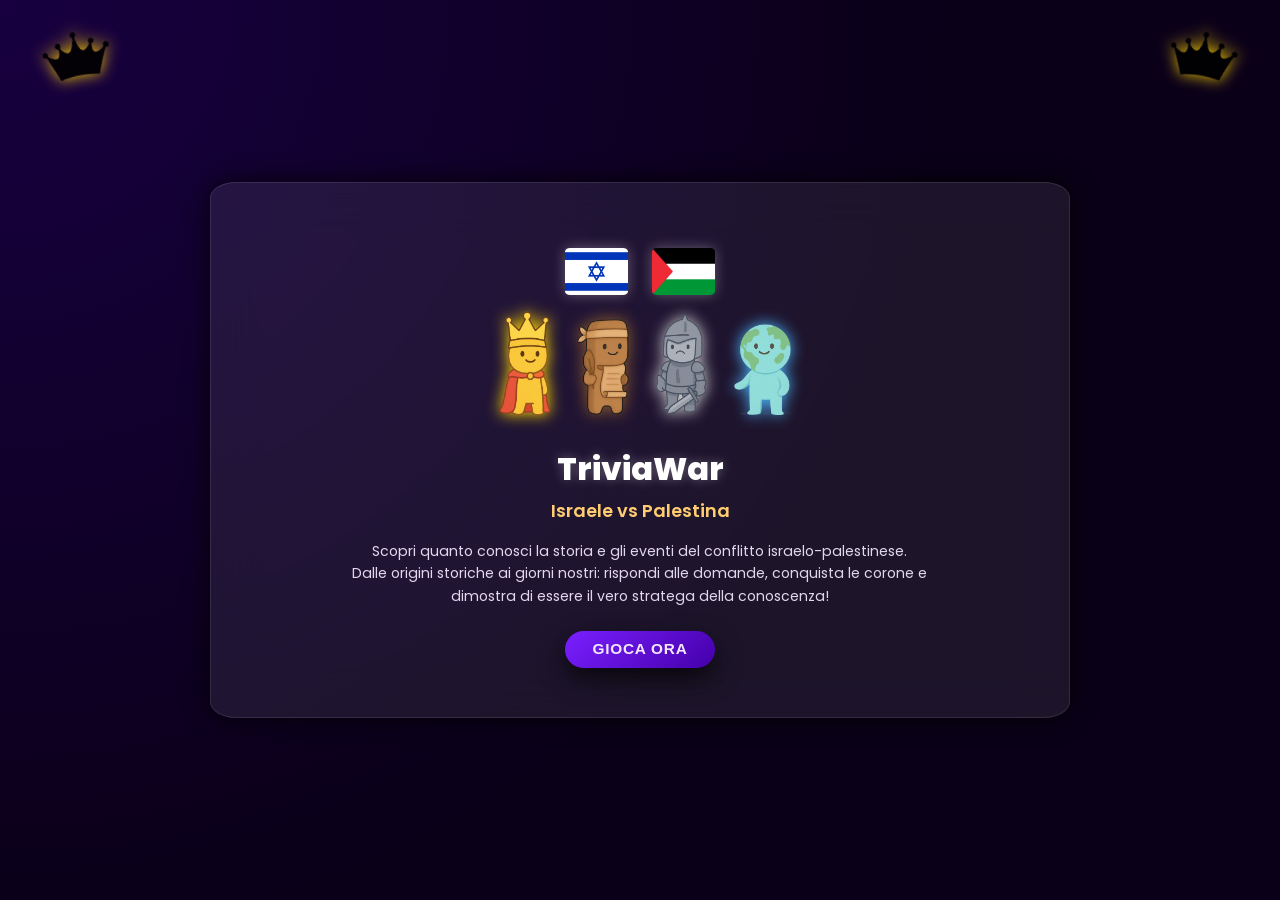
==== index.html @ d703b86d "Update index.html" ====
<!DOCTYPE html>
<html lang="it">
<head>
  <meta charset="utf-8">
  <meta name="viewport" content="width=device-width,initial-scale=1">
  <title>TriviaWar: Israele vs Palestina</title>
  <link href="https://fonts.googleapis.com/css2?family=Poppins:wght@400;600;800&display=swap" rel="stylesheet">
  <link rel="stylesheet" href="Css/HomePage.css">
</head>
<body>

  <img src="Img/Corona.png" alt="Corona sinistra" class="decor left">
  <img src="Img/Corona.png" alt="Corona destra" class="decor right">

  <div class="home-card">

    <div class="flags">
      <img src="Img/Israele.png" alt="Bandiera Israele">
      <img src="Img/Palestina.png" alt="Bandiera Palestina">
    </div>

    <div class="character-row">
      <div class="character re"><img src="Img/Re.png" alt="Re"></div>
      <div class="character storia"><img src="Img/Storia.png" alt="Storia"></div>
      <div class="character guerra"><img src="Img/Guerra.png" alt="Guerra"></div>
      <div class="character geografia"><img src="Img/Geografia.png" alt="Geografia"></div>
    </div>

    <div class="home-title">TriviaWar</div>
    <div class="home-subtitle">Israele vs Palestina</div>

    <div class="home-description">
      Scopri quanto conosci la storia e gli eventi del conflitto israelo-palestinese.<br>
      Dalle origini storiche ai giorni nostri: rispondi alle domande, conquista le corone  
      e dimostra di essere il vero stratega della conoscenza!
    </div>

    <button class="start-btn" onclick="startGame()">GIOCA ORA</button>
  </div>



  <script src="JavaScript/HomePage.js"></script>

    
</body>
</html>
---- Css/HomePage.css ----
:root {
  --accent: #f3e8ff;
  --bg-gradient: radial-gradient(circle at top left, #180040, #0a0018 60%);
  --btn-gradient: linear-gradient(135deg, #7a1fff, #4400aa);
  --card-bg: rgba(255, 255, 255, 0.08);
}

* {
  box-sizing: border-box;
  margin: 0;
  padding: 0;
}

body {
  font-family: 'Poppins', system-ui, sans-serif;
  background: var(--bg-gradient);
  color: var(--accent);
  display: flex;
  justify-content: center;
  align-items: center;
  min-height: 100vh;
  overflow-x: hidden;
  padding: 2%;
}

/* --- CARD PRINCIPALE --- */
.home-card {
  background: var(--card-bg);
  backdrop-filter: blur(25px);
  border-radius: 3%;
  box-shadow: 0 0 2vw rgba(0, 0, 0, 0.8);
  width: 70%;
  padding: 4% 3%;
  display: flex;
  flex-direction: column;
  align-items: center;
  text-align: center;
  border: 0.15vw solid rgba(255, 255, 255, 0.1);
  animation: fadeIn 0.8s ease forwards;
  position: relative;
}

@keyframes fadeIn {
  from { opacity: 0; transform: translateY(2%); }
  to { opacity: 1; transform: translateY(0); }
}

/* --- CORONE DECORATIVE --- */
.decor {
  position: fixed; /* fissate rispetto alla finestra */
  width: 6%;
  top: 3%;
  filter: drop-shadow(0 0 0.6vw gold);
  opacity: 0.9;
  transition: transform 0.3s ease;
  z-index: 10; /* sopra tutti gli elementi */
}

.decor.left { left: 3%; transform: rotate(-10deg); }
.decor.right { right: 3%; transform: rotate(10deg); }

.decor:hover { transform: scale(1.08); }

/* --- BANDIERE --- */
.flags {
  display: flex;
  justify-content: center;
  align-items: center;
  gap: 3%;
  margin-bottom: 2%;
  margin-top: 2%;
}

.flags img {
  width: 8%;
  aspect-ratio: 4/3;
  border-radius: 8%;
  box-shadow: 0 0 1vw rgba(255,255,255,0.3);
  transition: transform 0.3s ease;
}

.flags img:hover { transform: scale(1.1); }

/* --- PERSONAGGI --- */
.character-row {
  display: flex;
  justify-content: center;
  align-items: flex-end;
  flex-wrap: wrap;
  gap: 4%;
  width: 100%;
  margin-bottom: 3%;
}

.character {
  width: 6%;
  transition: transform 0.3s ease, filter 0.3s ease;
}

.character:hover { transform: scale(1.1); filter: brightness(1.15); }

.character img {
  width: 100%;
  height: auto;
  object-fit: contain;
  background: transparent;
  border: none;
}

/* --- EFFETTI LUCE PERSONAGGI (più delicati) --- */
.re img {
  filter: drop-shadow(0 0 0.6vw gold);
  width: 110%;
}

.storia img {
  filter: drop-shadow(0 0 0.6vw #8b5a2b);
  width: 110%;
}

.guerra img {
  filter: drop-shadow(0 0 0.6vw #cccccc);
    width: 110%;
}

.geografia img {
  filter: drop-shadow(0 0 0.6vw #4db8ff);
    width: 120%;
}

/* --- TESTO --- */
.home-title {
  font-size: 2.5vw;
  font-weight: 800;
  color: #fff;
  text-shadow: 0 0 0.8vw rgba(255,255,255,0.3);
  margin-bottom: 0.5%;
}

.home-subtitle {
  font-size: 1.4vw;
  color: #ffcc70;
  margin-bottom: 2%;
  font-weight: 600;
}

.home-description {
  font-size: 1.1vw;
  color: rgba(243,232,255,0.92);
  max-width: 75%;
  line-height: 1.6;
  margin-bottom: 3%;
}

/* --- BOTTONE --- */
.start-btn {
  background: var(--btn-gradient);
  color: var(--accent);
  border: none;
  padding: 1.2% 3.5%;
  border-radius: 5vw;
  font-weight: 700;
  cursor: pointer;
  font-size: 1.2vw;
  letter-spacing: 0.05em;
  transition: all 0.3s ease;
  box-shadow: 0 0.8vw 2vw rgba(0, 0, 0, 0.7);
}

.start-btn:hover {
  transform: scale(1.08) translateY(-0.3vw);
  background: linear-gradient(135deg, #a64dff, #5a00b8);
  box-shadow: 0 1vw 3vw rgba(0, 0, 0, 0.9);
}

/* --- RESPONSIVE --- */
@media (max-width: 1024px) {
  .home-card { width: 85%; }
  .character { width: 9%; }
  .flags img { width: 10%; }
  .decor { width: 8%; top: 2%; }
  .home-title { font-size: 4vw; }
  .home-subtitle { font-size: 2.5vw; }
  .home-description { font-size: 1.8vw; }
  .start-btn { font-size: 2vw; padding: 2% 6%; }
}

@media (max-width: 768px) {
  .home-card { width: 90%; padding: 6%; }
  .character { width: 12%; }
  .flags img { width: 14%; }
  .decor { width: 10%; top: 2%; position: fixed; }
  .home-title { font-size: 5vw; }
  .home-subtitle { font-size: 3vw; }
  .home-description { font-size: 2.5vw; max-width: 90%; }
  .start-btn { font-size: 3vw; padding: 3% 8%; }
}

@media (max-width: 480px) {
  .home-card { width: 95%; padding: 8%; }
  .character { width: 18%; }
  .flags img { width: 18%; }
  .decor { width: 12%; top: 3%; position: fixed; }
  .home-title { font-size: 6vw; }
  .home-subtitle { font-size: 4vw; }
  .home-description { font-size: 3.5vw; }
  .start-btn { font-size: 4vw; padding: 4% 10%; }
}
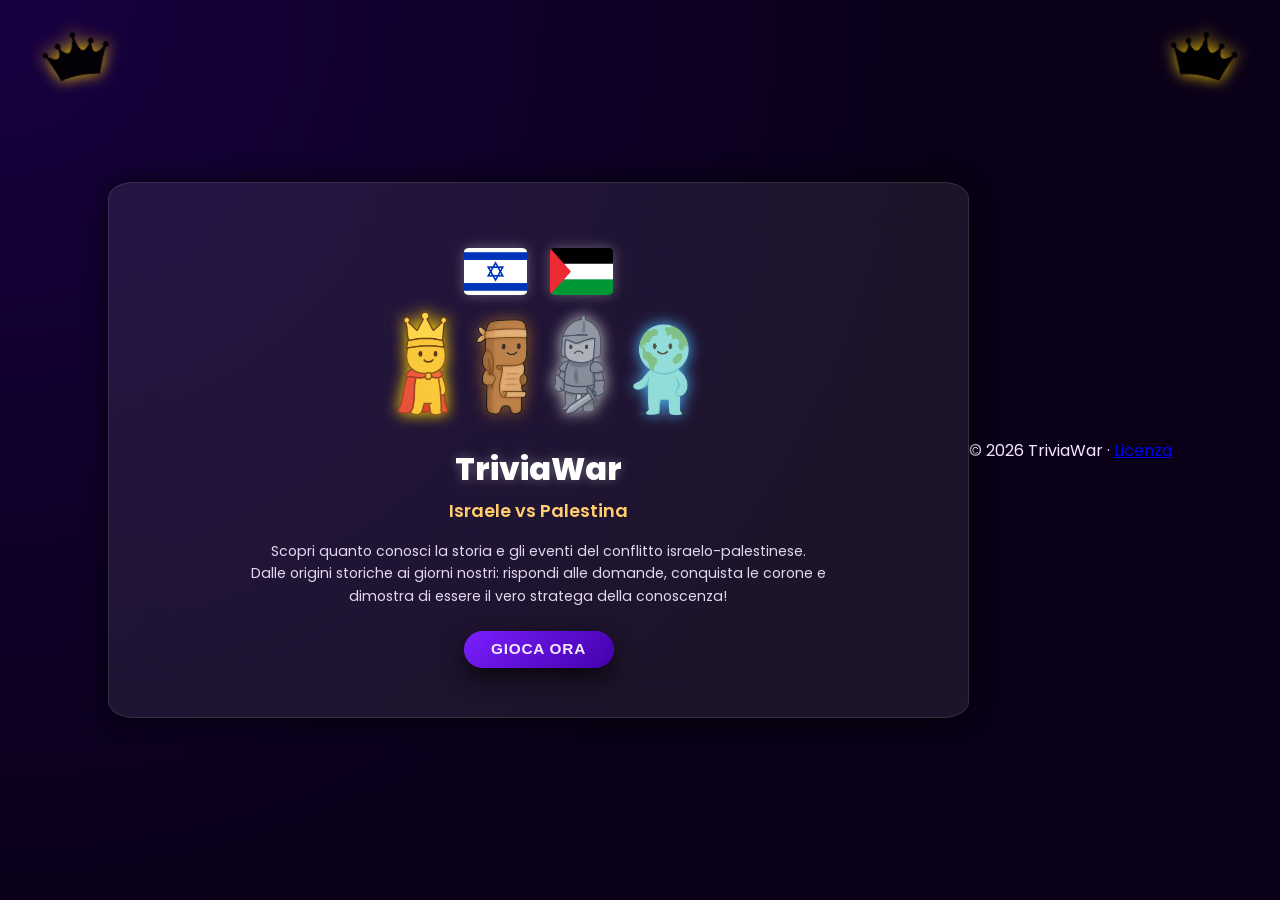
==== commit 34da216c: "Update index.html" ====
--- a/index.html
+++ b/index.html
@@ -37,7 +37,9 @@
 
     <button class="start-btn" onclick="startGame()">GIOCA ORA</button>
   </div>
-
+  <div class="license-link">
+  © 2026 TriviaWar · <a href="LICENSE" target="_blank">Licenza</a>
+  </div>
 
 
   <script src="JavaScript/HomePage.js"></script>
@@ -56,3 +58,4 @@
 
 
 
+
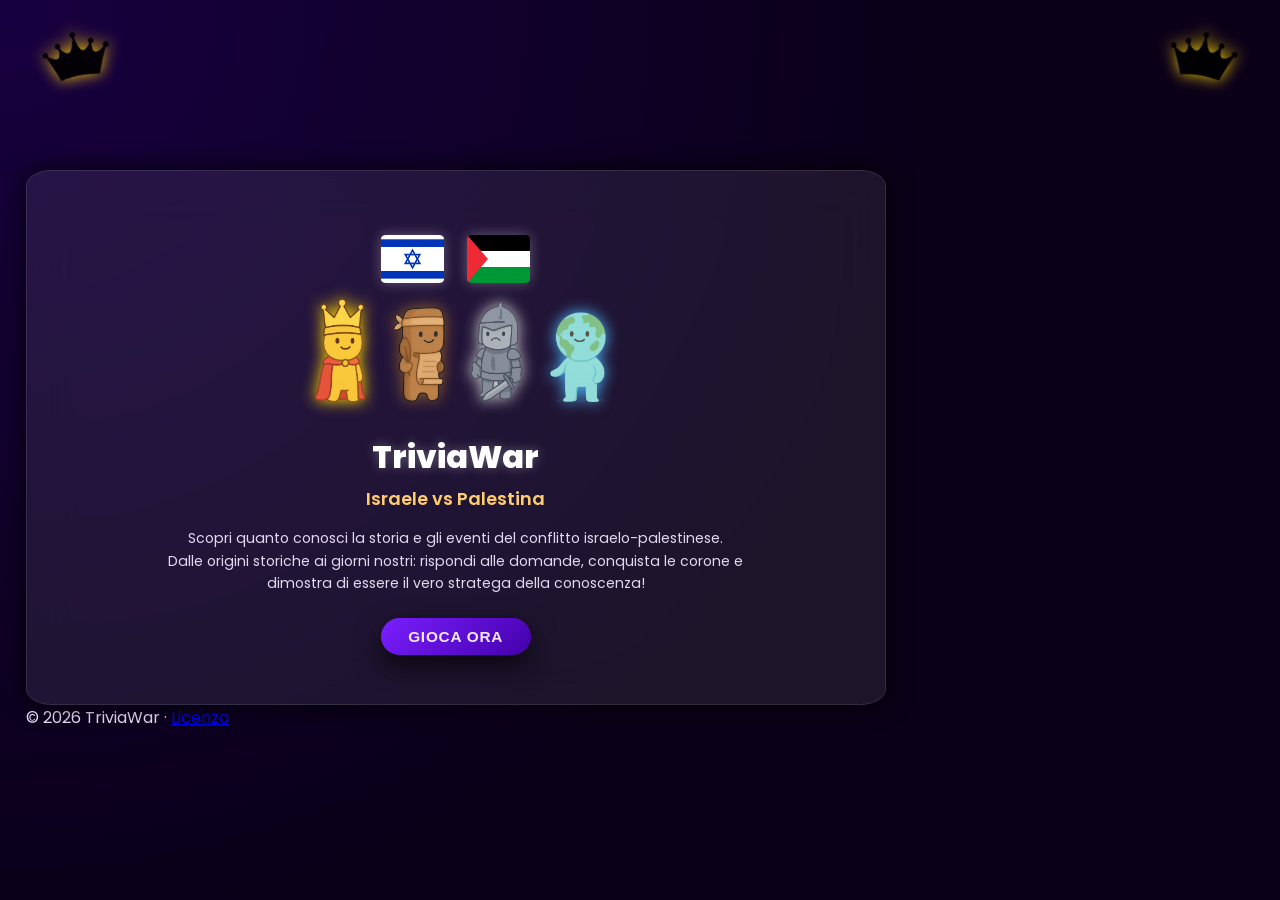
==== commit 57774656: "Update index.html" ====
--- a/index.html
+++ b/index.html
@@ -11,7 +11,7 @@
 
   <img src="Img/Corona.png" alt="Corona sinistra" class="decor left">
   <img src="Img/Corona.png" alt="Corona destra" class="decor right">
-
+<div class="container">
   <div class="home-card">
 
     <div class="flags">
@@ -40,7 +40,7 @@
   <div class="license-link">
   © 2026 TriviaWar · <a href="LICENSE" target="_blank">Licenza</a>
   </div>
-
+</div>
 
   <script src="JavaScript/HomePage.js"></script>
 
@@ -59,3 +59,4 @@
 
 
 
+
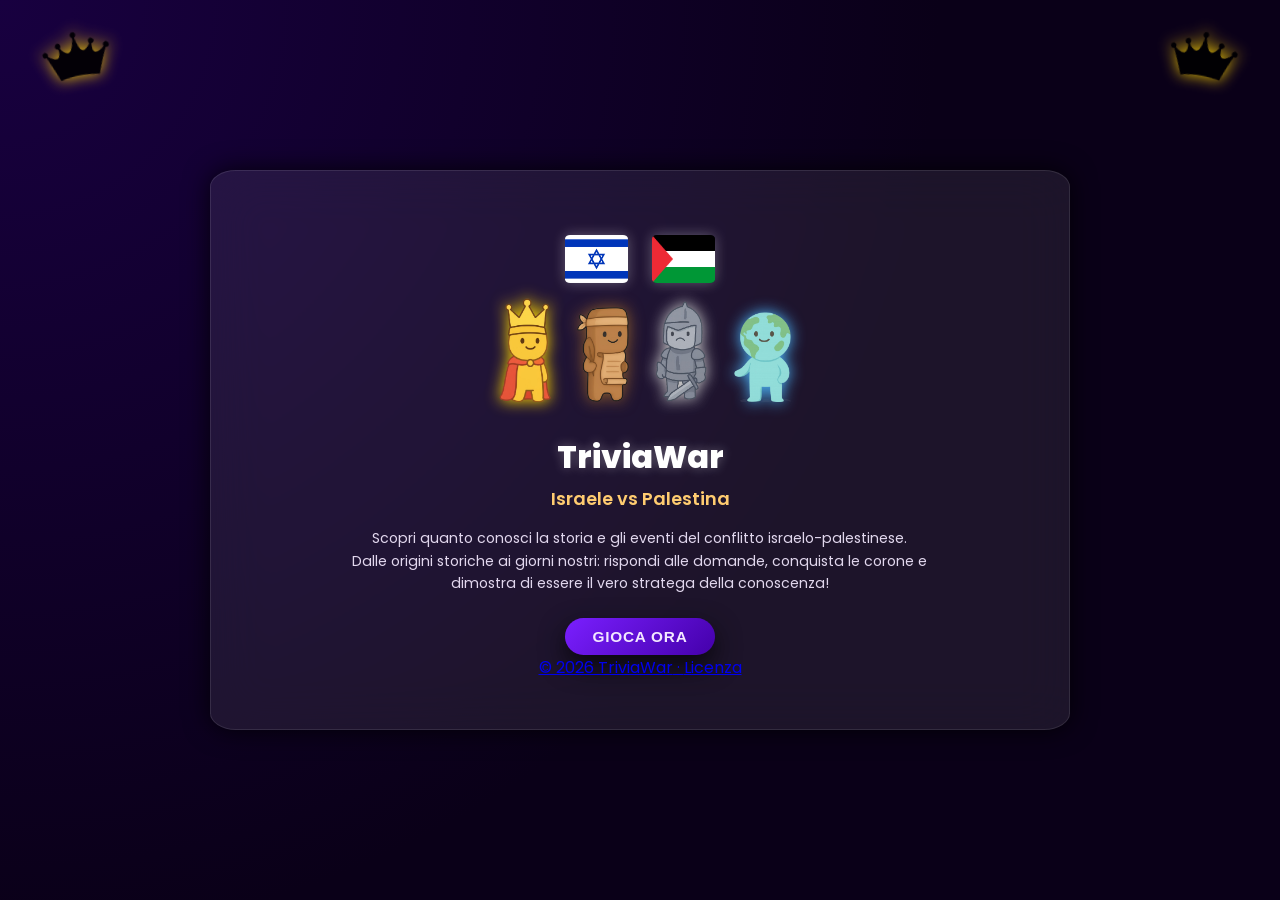
==== commit 8ec107f5: "Update index.html" ====
--- a/index.html
+++ b/index.html
@@ -11,7 +11,7 @@
 
   <img src="Img/Corona.png" alt="Corona sinistra" class="decor left">
   <img src="Img/Corona.png" alt="Corona destra" class="decor right">
-<div class="container">
+
   <div class="home-card">
 
     <div class="flags">
@@ -36,27 +36,14 @@
     </div>
 
     <button class="start-btn" onclick="startGame()">GIOCA ORA</button>
+
+
+    <a href="Licenza/LICENSE.pdf" class="license-link" download>
+      <span class="copyright">© 2026 TriviaWar</span> · 
+      <span class="license-text">Licenza</span>
+    </a>
   </div>
-  <div class="license-link">
-  © 2026 TriviaWar · <a href="LICENSE" target="_blank">Licenza</a>
-  </div>
-</div>
 
   <script src="JavaScript/HomePage.js"></script>
-
-    
 </body>
 </html>
-
-
-
-
-
-
-
-
-
-
-
-
-
--- a/Css/HomePage.css
+++ b/Css/HomePage.css
@@ -21,6 +21,11 @@
   min-height: 100vh;
   overflow-x: hidden;
   padding: 2%;
+}
+
+.container {
+  align-intems: center;
+  width: 70%;
 }
 
 /* --- CARD PRINCIPALE --- */
@@ -210,3 +215,4 @@
 
 
 
+
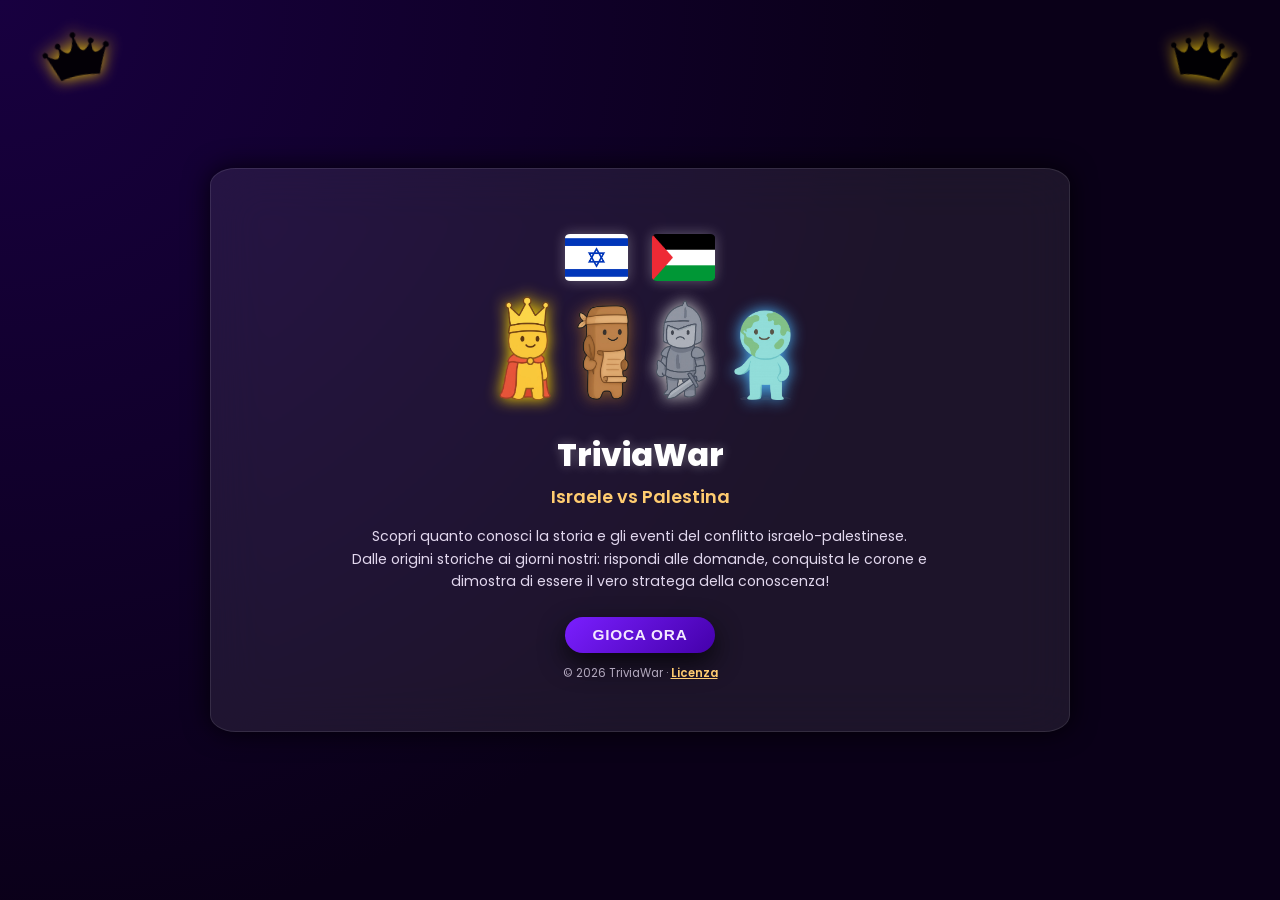
==== commit 3c3a8913: "Update index.html" ====
--- a/index.html
+++ b/index.html
@@ -38,7 +38,7 @@
     <button class="start-btn" onclick="startGame()">GIOCA ORA</button>
 
 
-    <a href="Licenza/LICENSE.pdf" class="license-link" download>
+    <a href="LICENSE.htm" class="license-link" download>
       <span class="copyright">© 2026 TriviaWar</span> · 
       <span class="license-text">Licenza</span>
     </a>
@@ -47,3 +47,4 @@
   <script src="JavaScript/HomePage.js"></script>
 </body>
 </html>
+
--- a/Css/HomePage.css
+++ b/Css/HomePage.css
@@ -21,11 +21,6 @@
   min-height: 100vh;
   overflow-x: hidden;
   padding: 2%;
-}
-
-.container {
-  align-intems: center;
-  width: 70%;
 }
 
 /* --- CARD PRINCIPALE --- */
@@ -212,7 +207,40 @@
   .start-btn { font-size: 4vw; padding: 4% 10%; }
 }
 
-
-
-
-
+.license-link {
+  margin-top: 1.5%;
+  font-size: 0.9vw;
+  color: rgba(243,232,255,0.7);
+  text-decoration: none;
+  cursor: pointer;
+  transition: transform 0.3s ease;
+}
+
+.license-link:hover {
+  transform: scale(1.05);
+}
+
+.license-text {
+  color: #ffcc70;
+  font-weight: 600;
+  text-decoration: underline;
+  transition: color 0.3s ease;
+}
+
+.license-link:hover .license-text {
+  color: #ffd98a;
+}
+
+/* Responsive */
+@media (max-width: 768px) {
+  .license-link {
+    font-size: 2.5vw;
+    margin-top: 3%;
+  }
+}
+
+@media (max-width: 480px) {
+  .license-link {
+    font-size: 3.5vw;
+  }
+}
